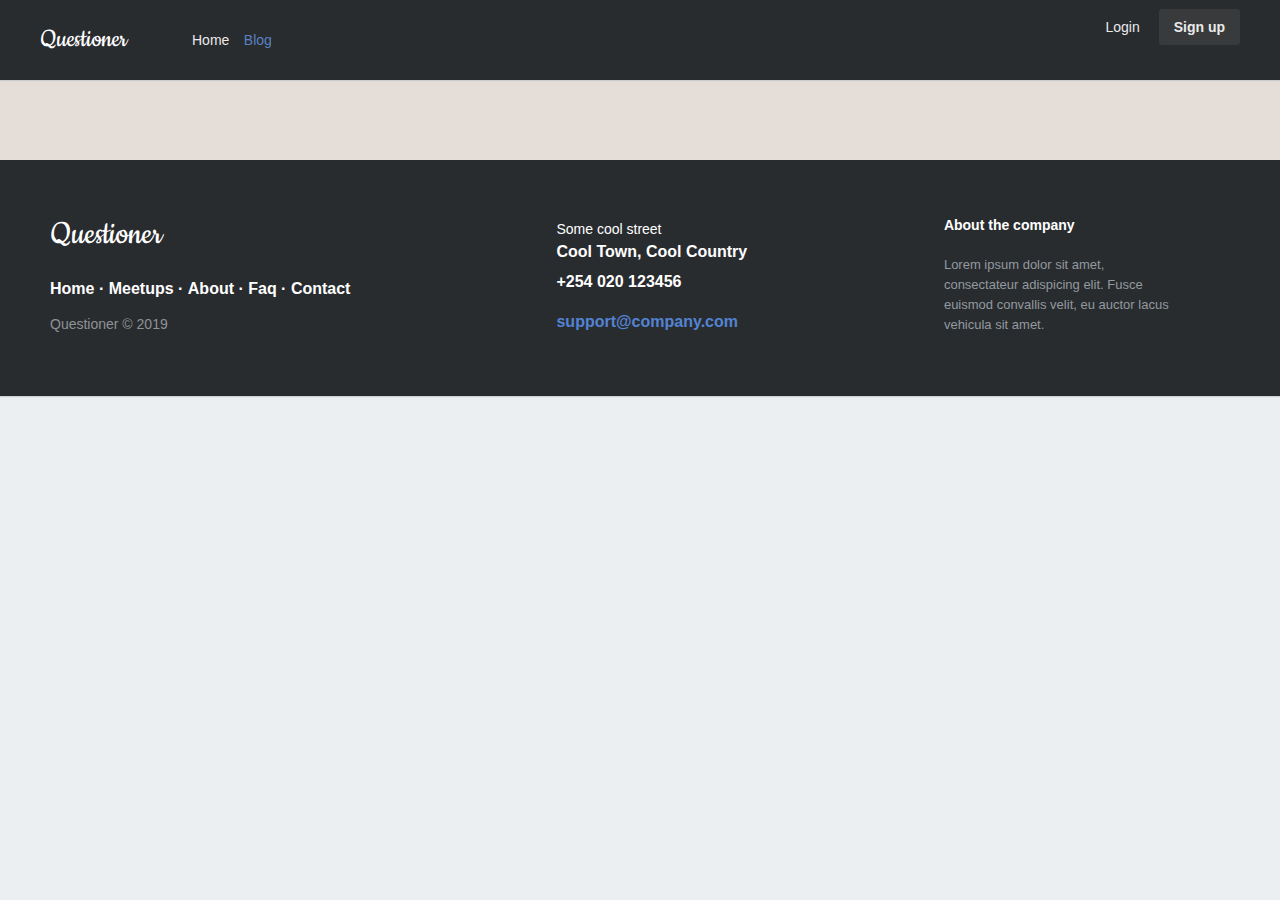
==== UI/index.html @ 394bf499 "Cleaning up of the file structure on this branch" ====
<!DOCTYPE html>
<html>

<head>

	<meta charset="utf-8">
	<meta http-equiv="X-UA-Compatible" content="IE=edge">
	<meta name="viewport" content="width=device-width, initial-scale=1">

	<title>Home</title>

	<link rel="stylesheet" href="assets/demo.css">
	<link rel="stylesheet" href="static/style.css">
	<link href='http://fonts.googleapis.com/css?family=Cookie' rel='stylesheet' type='text/css'>


</head>

<body>

	<body>

	<header class="header-login-signup">

		<div class="header-limiter">

			<h1><a href="index.html">Questioner</a></h1>

			<nav>
				<a href="#">Home</a>
				<a href="#" class="selected">Blog</a>

			</nav>

			<ul>
				<li><a href="signin.html">Login</a></li>
				<li><a href="signup.html">Sign up</a></li>
			</ul>

		</div>

	</header>

<!-- The content of your page would go here. -->



<script src="testarea_static/main.js"></script>


            <footer class="footer-distributed">

                <div class="footer-left">

                    <h3>Questioner</h3>

                    <p class="footer-links">
                        <a href="#">Home</a>
                        ·
                        <a href="meetups.html">Meetups</a>
                        ·
                        <a href="#">About</a>
                        ·
                        <a href="#">Faq</a>
                        ·
                        <a href="#">Contact</a>
                    </p>

                    <p class="footer-company-name">Questioner &copy; 2019</p>
                </div>

                <div class="footer-center">

                    <div>
                        <i class="fa fa-map-marker"></i>
                        <p><span>Some cool street</span> Cool Town, Cool Country</p>
                    </div>

                    <div>
                        <i class="fa fa-phone"></i>
                        <p>+254 020 123456</p>
                    </div>

                    <div>
                        <i class="fa fa-envelope"></i>
                        <p><a href="mailto:support@company.com">support@company.com</a></p>
                    </div>

                </div>

                <div class="footer-right">

                    <p class="footer-company-about">
                        <span>About the company</span>
                        Lorem ipsum dolor sit amet, consectateur adispicing elit. Fusce euismod convallis velit, eu auctor lacus vehicula sit amet.
                    </p>



                </div>

            </footer>


</body>

</html>
---- UI/static/style.css ----
/* Logged out signup header -----------------------------------------------*/
.header-login-signup{
	background-color:#292c2f;
	box-shadow:0 1px 1px #ccc;
	padding: 20px 40px;
	height: 80px;
	color: #ffffff;
	box-sizing: border-box;
}

.header-login-signup .header-limiter {
	max-width: 1200px;
	text-align: center;
	margin: 0 auto;
}

/* Logo */

.header-login-signup .header-limiter h1{
	float: left;
	font: normal 28px Cookie, Arial, Helvetica, sans-serif;
	line-height: 40px;
	margin: 0;
}

.header-login-signup .header-limiter h1 span {
	color: #5383d3;
}

/* The navigation links */

.header-login-signup .header-limiter a {
	color: #ffffff;
	text-decoration: none;
}

.header-login-signup .header-limiter nav {
	font:16px Arial, Helvetica, sans-serif;
	line-height: 40px;
	float: left;
	margin: 0 0 0 60px;
	padding: 0;
}

.header-login-signup .header-limiter nav a{
	font-size: 14px;
	display: inline-block;
	padding: 0 5px;
	opacity: 0.9;
	text-decoration:none;
	line-height: 1;
}

.header-login-signup .header-limiter nav a:hover {
	opacity: 1;
}

.header-login-signup .header-limiter nav a.selected {
	color: #608bd2;
}

/* Login/Sign up buttons */

.header-login-signup .header-limiter ul {
	font: 14px Arial, Helvetica, sans-serif;
	list-style: none;
	line-height: 1;
	float: right;
}

.header-login-signup .header-limiter ul li {
	display: inline-block;
	margin-left: 15px;
	opacity:0.9;
}

.header-login-signup .header-limiter ul li:hover{
	opacity: 1;
}

/* The sign up button */

.header-login-signup .header-limiter ul li:last-child a {
	font-weight: bold;
	background-color: #3a3c3e;
	padding: 10px 15px;
	border-radius: 3px;
}

/* Making the header responsive */

@media all and (max-width: 600px) {

	.header-login-signup {
		padding: 25px;
		height: 85px;
	}

	.header-login-signup .header-limiter h1 {
		float: none;
		margin: -8px 0 2px;
		text-align: center;
		font-size: 24px;
		line-height: 1;
	}

	.header-login-signup .header-limiter nav {
		margin: 0;
		float: none;
	}

	.header-login-signup .header-limiter nav li a {
		font-size: 13px;
	}

	.header-login-signup .header-limiter ul {
		display: none;
	}

}

/* For the headers to look good, be sure to reset the margin and padding of the body */

body {
	margin:0;
	padding:0;
}

/* Logged in header ---------------------------------------------------------*/

.header-user-dropdown {
	background-color:#292c2f;
	box-shadow:0 1px 1px #ccc;
	padding: 20px 40px;
	height: 80px;
	color: #ffffff;
	box-sizing: border-box;

}

.header-user-dropdown .header-limiter {
	max-width: 1200px;
	text-align: center;
	margin: 0 auto;
}

/* Logo ---------------------------------------------------------------------*/

.header-user-dropdown .header-limiter h1{
	float: left;
	font: normal 35px Cookie, Arial, Helvetica, sans-serif;
	line-height: 40px;
	margin:0;
}

.header-user-dropdown .header-limiter h1 span {
	color: #bc40df;
}

/* The header links ----------------------------------------------------------*/

.header-user-dropdown .header-limiter a {
	color: #ffffff;
	text-decoration: none;
}

.header-user-dropdown .header-limiter nav{
	font:16px Arial, Helvetica, sans-serif;
	line-height: 40px;
	float: left;
	margin: 0 0 0 60px;
	padding: 0;
}

.header-user-dropdown .header-limiter nav a{
	font-size: 14px;
	display: inline-block;
	padding: 0 12px;
	opacity: 0.9;
	position: relative;
	text-decoration:none;
	line-height: 1;
}

.header-user-dropdown .header-limiter nav a:hover {
	opacity: 1;
}

/* The "new" badge -----------------------------------------------------------*/

.header-user-dropdown .header-limiter nav a span {
	position: absolute;
	top: -12px;
	border-radius: 2px;
	background-color: #2A6A92;
	box-shadow: 0 1px 1px 0 rgba(0, 0, 0, 0.12);
	height: 13px;
	font-size: 11px;
	right: -15px;
	padding: 1px 4px 0;
}

/* The user menu -------------------------------------------------------------*/

.header-user-dropdown .header-limiter .header-user-menu{
	position: relative;
	float:right;
	background-color:#3a3c3e;
	width:75px;
	height:40px;
	border-radius:2px;
	z-index: 999;
}

.header-user-dropdown .header-limiter .header-user-menu:before{
	content:'';
	width:0;
	height:0;
	top: 18px;
	left: 15px;
	position:absolute;
	border:5px solid transparent;
	border-top-color:#fff;
}

.header-user-dropdown .header-limiter .header-user-menu ul{
	display: none;
	font:bold 13px Arial, Helvetica, sans-serif;
	background-color: inherit;
	list-style: none;
	position: absolute;
	text-align: center;
	width: 125px;
	top: 25px;
	right: 0;
	padding: 10px;
	border-radius: 2px;
	box-shadow: 0 2px 2px rgba(0, 0, 0, 0.1);
	box-sizing: border-box;
}

.header-user-dropdown .header-user-menu:active ul,
.header-user-dropdown .header-user-menu:hover ul,
.header-user-dropdown .header-user-menu.show ul{
	display:block;
}

.header-user-dropdown .header-user-menu ul li{
	padding:5px;
}

.header-user-dropdown .header-user-menu ul li a:hover{
	opacity:0.9;
}

.header-user-dropdown .header-user-menu ul li a.highlight{
	color:#e9ac09;
}

.header-user-dropdown .header-user-menu img{
	border-radius:50%;
	position:absolute;
	top:6px;
	max-width: 28px;
	right:10px;
}


@media all and (max-width: 800px) {

	.header-user-dropdown .header-limiter h1 {
		font-size: 24px;
	}

	.header-user-dropdown .header-limiter nav a {
		padding: 0 5px;
	}

	.header-user-dropdown .header-limiter nav {
		margin-left: 20px;
	}

}

@media all and (max-width: 600px) {

	.header-user-dropdown .header-limiter nav {
		display: none;
	}

}


/* The footer ----------------------------------------------------------------*/


.footer-distributed{
	background-color: #292c2f;
	box-shadow: 0 1px 1px 0 rgba(0, 0, 0, 0.12);
	box-sizing: border-box;
	width: 100%;
	text-align: left;
	font: bold 16px sans-serif;

	padding: 55px 50px;
	margin-top: 80px;
}

.footer-distributed .footer-left,
.footer-distributed .footer-center,
.footer-distributed .footer-right{
	display: inline-block;
	vertical-align: top;
}

/* Footer left ---------------------------------------------------------------*/

.footer-distributed .footer-left{
	width: 40%;
}

/* The footer company logo ---------------------------------------------------*/

.footer-distributed h3{
	color:  #ffffff;
	font: normal 36px 'Cookie', cursive;
	margin: 0;
}

.footer-distributed h3 span{
	color:  #5383d3;
}

/* Footer links --------------------------------------------------------------*/

.footer-distributed .footer-links{
	color:  #ffffff;
	margin: 20px 0 12px;
	padding: 0;
}

.footer-distributed .footer-links a{
	display:inline-block;
	line-height: 1.8;
	text-decoration: none;
	color:  inherit;
}

.footer-distributed .footer-company-name{
	color:  #8f9296;
	font-size: 14px;
	font-weight: normal;
	margin: 0;
}

/* Footer Center -------------------------------------------------------------*/

.footer-distributed .footer-center{
	width: 35%;
}

.footer-distributed .footer-center i{
	background-color:  #33383b;
	color: #ffffff;
	font-size: 25px;
	width: 38px;
	height: 38px;
	border-radius: 50%;
	text-align: center;
	line-height: 42px;
	margin: 10px 15px;
	vertical-align: middle;
}

.footer-distributed .footer-center i.fa-envelope{
	font-size: 17px;
	line-height: 38px;
}

.footer-distributed .footer-center p{
	display: inline-block;
	color: #ffffff;
	vertical-align: middle;
	margin:0;
}

.footer-distributed .footer-center p span{
	display:block;
	font-weight: normal;
	font-size:14px;
	line-height:2;
}

.footer-distributed .footer-center p a{
	color:  #5383d3;
	text-decoration: none;;
}


/* Footer Right --------------------------------------------------------------*/

.footer-distributed .footer-right{
	width: 20%;
}

.footer-distributed .footer-company-about{
	line-height: 20px;
	color:  #92999f;
	font-size: 13px;
	font-weight: normal;
	margin: 0;
}

.footer-distributed .footer-company-about span{
	display: block;
	color:  #ffffff;
	font-size: 14px;
	font-weight: bold;
	margin-bottom: 20px;
}


/* Responsive footer  ------------------------------------------------------- */

@media (max-width: 880px) {

	.footer-distributed{
		font: bold 14px sans-serif;
	}

	.footer-distributed .footer-left,
	.footer-distributed .footer-center,
	.footer-distributed .footer-right{
		display: block;
		width: 100%;
		margin-bottom: 40px;
		text-align: center;
	}

	.footer-distributed .footer-center i{
		margin-left: 0;
	}

}

/* The meetups page ----------------------------------------------------------*/

body {
  background: #e5ded8;
  box-sizing: border-box;
}

.blog-container {
  background: #fff;
  border-radius: 5px;
  box-shadow: rgba(0, 0, 0, 0.2) 0 4px 2px -2px;
  font-family: "adelle-sans", sans-serif;
  font-weight: 100;
  margin: 48px auto;
  width: 20rem;
}
@media screen and (min-width: 480px) {
  .blog-container {
    width: 28rem;
  }
}
@media screen and (min-width: 767px) {
  .blog-container {
    width: 40rem;
  }
}
@media screen and (min-width: 959px) {
  .blog-container {
    width: 50rem;
  }
}

.blog-container a {
  color: #4d4dff;
  text-decoration: none;
  transition: .25s ease;
}
.blog-container a:hover {
  border-color: #ff4d4d;
  color: #ff4d4d;
}

.blog-author--no-cover {
  margin: 0 auto;
  padding-top: .125rem;
  width: 80%;
}

.blog-author--no-cover h3::before {
  background: url("2.jpg");
  background-size: cover;
  border-radius: 50%;
  content: " ";
  display: inline-block;
  height: 32px;
  margin-right: .5rem;
  position: relative;
  top: 8px;
  width: 32px;
}


.blog-author--no-cover h3 {
  color: #999999;
  font-weight: 100;
}

.blog-body {
  margin: 0 auto;
  width: 80%;
}

.blog-title h1 a {
  color: #333;
  font-weight: 100;
}

.blog-summary p {
  color: #4d4d4d;
}

.blog-tags ul {
  display: flex;
  flex-direction: row;
  flex-wrap: wrap;
  list-style: none;
  padding-left: 0;
}

.blog-tags li + li {
  margin-left: .5rem;
}

.blog-tags a {
  border: 1px solid #999999;
  border-radius: 3px;
  color: #999999;
  font-size: .75rem;
  height: 1.5rem;
  line-height: 1.5rem;
  letter-spacing: 1px;
  padding: 0 .5rem;
  text-align: center;
  text-transform: uppercase;
  white-space: nowrap;
  width: 5rem;
}

.blog-footer {
  border-top: 1px solid #e6e6e6;
  margin: 0 auto;
  padding-bottom: .125rem;
  width: 80%;
}

.blog-footer ul {
  list-style: none;
  display: flex;
  flex: row wrap;
  justify-content: flex-end;
  padding-left: 0;
}

.blog-footer li:first-child {
  margin-right: auto;
}

.blog-footer li + li {
  margin-left: .5rem;
}

.blog-footer li {
  color: #999999;
  font-size: .75rem;
  height: 1.5rem;
  letter-spacing: 1px;
  line-height: 1.5rem;
  text-align: center;
  text-transform: uppercase;
  position: relative;
  white-space: nowrap;
}
.blog-footer li a {
  color: #999999;
}

.comments {
  margin-right: 1rem;
}

.published-date {
  border: 1px solid #999999;
  border-radius: 3px;
  padding: 0 .5rem;
}

.numero {
  position: relative;
  top: -0.5rem;
}

.icon-star,
.icon-bubble {
  fill: #999999;
  height: 24px;
  margin-right: .5rem;
  transition: .25s ease;
  width: 24px;
}
.icon-star:hover,
.icon-bubble:hover {
  fill: #ff4d4d;
}


/* The input forms(login and signup) -----------------------------------------*/

.input-form h1, input::-webkit-input-placeholder, button {
  font-family: 'roboto', sans-serif;
  transition: all 0.3s ease-in-out;
}

.input-form h1 {
  height: 100px;
  width: 100%;
  font-size: 18px;
  background: #292c2f;
  color: white;
  line-height: 150%;
  border-radius: 3px 3px 0 0;
  box-shadow: 0 2px 5px 1px rgba(0, 0, 0, 0.2);
}

.input-form form {
  box-sizing: border-box;
  width: 400px;
  margin: 100px auto 0;
  box-shadow: 2px 2px 5px 1px rgba(0, 0, 0, 0.2);
  padding-bottom: 40px;
  border-radius: 3px;
}
.input-form form h1 {
  box-sizing: border-box;
  padding: 20px;
}

.input-form input {
  margin: 40px 25px;
  width: 350px;
  display: block;
  border: none;
  padding: 10px 0;
  border-bottom: solid 1px #292c2f;
  transition: all 0.3s cubic-bezier(0.64, 0.09, 0.08, 1);
  background: linear-gradient(to bottom, rgba(255, 255, 255, 0) 96%, #1abc9c 4%);
  background-position: -200px 0;
  background-size: 200px 100%;
  background-repeat: no-repeat;
  color: #0e6252;
}
.input-form input:focus, input:valid {
  box-shadow: none;
  outline: none;
  background-position: 0 0;
}
.input-form input:focus::-webkit-input-placeholder, input:valid::-webkit-input-placeholder {
  color: #292c2f;
  font-size: 11px;
  -webkit-transform: translateY(-20px);
          transform: translateY(-20px);
  visibility: visible !important;
}

.input-form button {
  border: none;
  background: #292c2f;
  cursor: pointer;
  border-radius: 3px;
  padding: 6px;
  width: 200px;
  color: white;
  margin-left: 25px;
  box-shadow: 0 3px 6px 0 rgba(0, 0, 0, 0.2);
}
.input-form button:hover {
  -webkit-transform: translateY(-3px);
          transform: translateY(-3px);
  box-shadow: 0 6px 6px 0 rgba(0, 0, 0, 0.2);
}


/* The specific Meetup page --------------------------------------------------*/
.response group * {
  box-sizing: border-box;
}

.response group body {
  background: #f1f1f1;
  margin: 2rem;
}

.blog-card {
  display: flex;
  flex-direction: column;
  margin: 1rem auto;
  box-shadow: 0 3px 7px -1px rgba(0, 0, 0, 0.1);
  margin-bottom: 1.6%;
  background: #fff;
  line-height: 1.4;
  font-family: sans-serif;
  border-radius: 5px;
  overflow: hidden;
  z-index: 0;
}
.blog-card a {
  color: inherit;
}
.blog-card a:hover {
  color: #5ad67d;
}
.blog-card:hover .photo {
  -webkit-transform: scale(1.3) rotate(3deg);
          transform: scale(1.3) rotate(3deg);
}
.blog-card .meta {
  position: relative;
  z-index: 0;
  height: 200px;
}
.blog-card .photo {
  position: absolute;
  top: 0;
  right: 0;
  bottom: 0;
  left: 0;
  background-size: cover;
  background-position: center;
  transition: -webkit-transform .2s;
  transition: transform .2s;
  transition: transform .2s, -webkit-transform .2s;
}
.blog-card .details,
.blog-card .details ul {
  margin: auto;
  padding: 0;
  list-style: none;
}
.blog-card .details {
  position: absolute;
  top: 0;
  bottom: 0;
  left: -100%;
  margin: auto;
  transition: left .2s;
  background: rgba(0, 0, 0, 0.6);
  color: #fff;
  padding: 10px;
  width: 100%;
  font-size: .9rem;
}
.blog-card .details a {
  -webkit-text-decoration: dotted underline;
          text-decoration: dotted underline;
}
.blog-card .details ul li {
  display: inline-block;
}
.blog-card .details .author:before {
  font-family: FontAwesome;
  margin-right: 10px;
  content: "\f007";
}
.blog-card .details .date:before {
  font-family: FontAwesome;
  margin-right: 10px;
  content: "\f133";
}
.blog-card .details .tags ul:before {
  font-family: FontAwesome;
  content: "\f02b";
  margin-right: 10px;
}
.blog-card .details .tags li {
  margin-right: 2px;
}
.blog-card .details .tags li:first-child {
  margin-left: -4px;
}
.blog-card .description {
  padding: 1rem;
  background: #fff;
  position: relative;
  z-index: 1;
}
.blog-card .description h1,
.blog-card .description h2 {
  font-family: Poppins, sans-serif;
}
.blog-card .description h1 {
  line-height: 1;
  margin: 0;
  font-size: 1.7rem;
}
.blog-card .description h2 {
  font-size: 1rem;
  font-weight: 300;
  text-transform: uppercase;
  color: #a2a2a2;
  margin-top: 5px;
}
.blog-card .description .read-more {
  text-align: right;
}
.blog-card .description .read-more a {
  color: #5ad67d;
  display: inline-block;
  position: relative;
}
.blog-card .description .read-more a:after {
  content: "\f061";
  font-family: FontAwesome;
  margin-left: -10px;
  opacity: 0;
  vertical-align: middle;
  transition: margin .3s, opacity .3s;
}
.blog-card .description .read-more a:hover:after {
  margin-left: 5px;
  opacity: 1;
}
.blog-card p {
  position: relative;
  margin: 1rem 0 0;
}
.blog-card p:first-of-type {
  margin-top: 1.25rem;
}
.blog-card p:first-of-type:before {
  content: "";
  position: absolute;
  height: 5px;
  background: #5ad67d;
  width: 35px;
  top: -0.75rem;
  border-radius: 3px;
}
.blog-card:hover .details {
  left: 0%;
}
@media (min-width: 640px) {
  .blog-card {
    flex-direction: row;
    max-width: 700px;
  }
  .blog-card .meta {
    flex-basis: 40%;
    height: auto;
  }
  .blog-card .description {
    flex-basis: 60%;
  }
  .blog-card .description:before {
    -webkit-transform: skewX(-3deg);
            transform: skewX(-3deg);
    content: "";
    background: #fff;
    width: 30px;
    position: absolute;
    left: -10px;
    top: 0;
    bottom: 0;
    z-index: -1;
  }
  .blog-card.alt {
    flex-direction: row-reverse;
  }
  .blog-card.alt .description:before {
    left: inherit;
    right: -10px;
    -webkit-transform: skew(3deg);
            transform: skew(3deg);
  }
  .blog-card.alt .details {
    padding-left: 25px;
  }
}

* {
  box-sizing: border-box;
}

html {
  color: #4d4d4d;
  background-color: #ebeff1;
  font-family: "Signika";
  font-size: 16px;
  font-weight: 300;
  text-rendering: optimizeLegibility;
  -webkit-font-smoothing: antialiased;
}

h1 {
  font-size: 26px;
  font-weight: 700;
}

h2 {
  font-size: 18px;
  font-weight: 400;
}

h3 {
  font-size: 18px;
  font-weight: 700;
}

h4 {
  font-size: 12px;
  font-weight: 400;
  color: #89989c;
}

ul {
  list-style: none;
  padding: 0;
  margin: 0;
}

.post__avatar, .comment-form__avatar {
  position: absolute;
  top: 15px;
  left: 15px;
  height: 50px;
  width: 50px;
  background-color: #89989c;
  border-radius: 50%;
}

.comment-form .comment-form__actions .button {
  position: relative;
  display: inline-block;
  width: initial;
  height: 35px;
  padding: 0 10px;
  margin-left: 15px;
  background-color: white;
  color: #4ab2d9;
  line-height: 35px;
  font-weight: 400;
  text-align: center;
  border-radius: 2px;
  cursor: pointer;
  border: 1px solid #4ab2d9;
  -webkit-transition: all 0.1s;
  -o-transition: all 0.1s;
  transition: all 0.1s;
}
.comment-form .comment-form__actions .button:hover {
  background-color: #4ab2d9;
  color: #FFF;
}

.panel, .comment-form {
  position: relative;
  padding: 15px;
  background-color: #FFF;
  border-radius: 2px;
  box-shadow: 0 2px 1px rgba(0, 0, 0, 0.15);
}

.container {
  width: 90%;
  max-width: 900px;
  margin: 50px auto 100px;
}

.response-group {
  position: relative;
  width: 100%;
  padding: 100px 15px 15px;
  background-color: #fff;
  border-radius: 2px;
  box-shadow: 0 2px 1px rgba(0, 0, 0, 0.15);
}
.response-group > header {
  position: absolute;
  top: 0;
  left: 0;
  right: 0;
  padding: 5px 15px;
  background-color: rgba(255, 255, 255, 0.75);
  border-radius: 2px;
  box-shadow: 0 2px 1px rgba(0, 0, 0, 0.15);
  z-index: 100;
}
.response-group > header i {
  margin: 0 10px 0 20px;
}
.response-group > header .header-dropdown-trigger {
  border: 1px solid transparent;
  padding: 10px;
  border-radius: 2px;
  cursor: pointer;
}
.response-group > header .header-dropdown-trigger:after {
  content: "";
  font-family: "FontAwesome";
  font-size: 0.5em;
  line-height: 2.5;
  vertical-align: top;
  margin-left: 5px;
}
.response-group > header .header-dropdown-trigger:hover, .response-group > header .header-dropdown-trigger.active {
  border: 1px solid #cdd7dc;
}
.response-group > .header-dropdown {
  display: none;
  position: relative;
  top: -38px;
  left: -16px;
  width: calc(100% + 32px);
  padding: 15px 1px;
  background: #ebeff1;
}
.response-group > .header-dropdown.expand {
  display: block;
}
.response-group > .header-dropdown ul {
  margin: -15px;
}
.response-group > .header-dropdown li {
  padding: 1em 15px;
  cursor: pointer;
  border-bottom: 1px solid #ebeff1;
}
.response-group > .header-dropdown li h2 {
  display: inline-block;
  margin: 0;
}
.response-group > .header-dropdown li:hover h2 {
  font-weight: 700;
}
.response-group > .header-dropdown li span {
  float: right;
  margin-left: 15px;
  line-height: 1.25;
}
.response-group > .header-dropdown .progress {
  float: right;
  width: 50%;
  margin: 0.25em 0;
}

.progress {
  position: relative;
  width: 100%;
  height: 0.75em;
  border-radius: 2px;
  background-color: #ebeff1;
  box-shadow: 0 1px 1px rgba(0, 0, 0, 0.1) inset;
}

.progress__complete {
  position: absolute;
  top: 0;
  width: 50%;
  height: 0.75em;
  background-color: #5fbc71;
  border-radius: 2px;
  box-shadow: 0 2px 1px rgba(0, 0, 0, 0.15);
}

.response {
  position: relative;
}

.response__number {
  position: absolute;
  width: 2rem;
  height: 2rem;
  line-height: 1.8rem;
  font-size: 1.2em;
  font-weight: 700;
  text-align: center;
  color: #89989c;
  border: 2px solid #cdd7dc;
  border-radius: 50%;
}

.response__title {
  margin-left: 3.25rem;
  margin-bottom: 50px;
}

.post-group {
  margin-left: 3.5rem;
}

.post {
  position: relative;
  padding: 15px 15px 0 80px;
  margin-bottom: 50px;
  border: 1px solid #ebeff1;
  border-bottom: none;
  box-shadow: 0 2px 1px rgba(0, 0, 0, 0.15);
}

.post__author {
  margin-top: 5px;
  margin-bottom: 5px;
}

.post__timestamp {
  margin-top: 0;
}

.post__actions {
  height: 40px;
  width: calc(100% + 95px);
  margin-left: -80px;
  background-color: #ebeff1;
  border-top: 1px solid #ebeff1;
}
.post__actions .button {
  float: left;
  height: 40px;
  width: 40px;
  line-height: 40px;
  text-align: center;
  vertical-align: top;
  border-right: 1px solid #cdd7dc;
}
.post__actions .button i.solid {
  display: none;
}
.post__actions .button:not(.comment):active i {
  transform: scale(1.2);
}
.post__actions .button:not(.comment-trigger):hover, .post__actions .button:not(.comment-trigger).active {
  background-color: #FFF;
  cursor: pointer;
}
.post__actions .button:not(.comment-trigger):hover i.solid, .post__actions .button:not(.comment-trigger).active i.solid {
  display: inline-block;
}
.post__actions .button:not(.comment-trigger):hover i:not(.solid), .post__actions .button:not(.comment-trigger).active i:not(.solid) {
  display: none;
}
.post__actions .button:not(.comment-trigger):hover.button--approve, .post__actions .button:not(.comment-trigger).active.button--approve {
  color: #5fbc71;
}
.post__actions .button:not(.comment-trigger):hover.button--deny, .post__actions .button:not(.comment-trigger).active.button--deny {
  color: #f26f54;
}
.post__actions .button--flag {
  width: 60px;
  border-right: none;
  font-weight: 400;
}
.post__actions .button--flag i {
  margin-right: 5px;
}
.post__actions .button--fill {
  width: calc(100% - 140px);
  padding: 0 10px;
  text-align: left;
  font-size: 16px;
  font-weight: 400;
  color: #89989c;
}

.post__comments {
  display: none;
  padding: 15px;
}

.comment-group {
  padding-bottom: 15px;
}
.comment-group .post {
  padding: 15px 15px 0 65px;
  margin-bottom: 15px;
  box-shadow: none;
}
.comment-group .post__avatar {
  height: 35px;
  width: 35px;
}

.comment-form {
  height: 100%;
  padding: 15px 15px 15px 65px;
}
.comment-form textarea {
  width: 100%;
  height: 4em;
  margin-bottom: 10px;
  font-size: 16px;
  border: 1px solid #cdd7dc;
  border-radius: 2px;
  box-shadow: 0 1px 1px #ebeff1 inset;
}
.comment-form textarea:focus {
  outline: none;
}

.comment-form__avatar {
  height: 35px;
  width: 35px;
}

.comment-form .comment-form__actions {
  text-align: right;
}
.comment-form .comment-form__actions .button {
  float: none;
}
.comment-form .comment-form__actions .button--confirm {
  border-color: #5fbc71;
  color: #5fbc71;
}
.comment-form .comment-form__actions .button--confirm:hover {
  background-color: #5fbc71;
  color: #FFF;
}
.comment-form .comment-form__actions .button--light {
  border-color: transparent;
  color: #89989c;
}
.comment-form .comment-form__actions .button--light:hover {
  background-color: #89989c;
  color: #FFF;
}

.post--commenting .post__actions {
  height: initial;
}
.post--commenting .button.comment-trigger span {
  display: none;
}
.post--commenting .post__comments {
  display: block;
  margin-top: 40px;
  border-top: 1px solid #cdd7dc;
}






/* The admin and user dashboard ----------------------------------------------*/
.text-light {
  font-weight: 300;
}

.text-bold {
  font-weight: bold;
}

.row {
  display: flex;
}
.row--align-v-center {
  align-items: center;
}
.row--align-h-center {
  justify-content: center;
}

.grid {
  position: relative;
  display: grid;
  grid-template-columns: 100%;
  grid-template-rows: 50px 1fr 50px;
  grid-template-areas: 'header' 'main' 'footer';
  overflow-x: hidden;
}
.grid--noscroll {
  overflow-y: hidden;
}

.main {
  grid-area: main;
  background-color: #EAEDF1;
  color: #394263;
}
.main__cards {
  display: block;
  column-count: 1;
  column-gap: 20px;
  margin: 20px;
}

.main-header {
  position: relative;
  display: flex;
  justify-content: space-between;
  height: 250px;
  color: #FFF;
  background-size: cover;
  background-image: url("https://s3-us-west-2.amazonaws.com/s.cdpn.io/1609106/lake-shadow-water.jpg");
  margin-bottom: 20px;
}
.main-header__intro-wrapper {
  display: flex;
  flex: 1;
  flex-direction: column;
  align-items: center;
  justify-content: space-between;
  height: 160px;
  padding: 12px 30px;
  background: rgba(255, 255, 255, 0.12);
  font-size: 26px;
  letter-spacing: 1px;
}
.main-header__welcome {
  display: flex;
  flex-direction: column;
  align-items: center;
}
.main-header__welcome-title {
  margin-bottom: 8px;
  font-size: 26px;
}
.main-header__welcome-subtitle {
  font-size: 18px;
}

.quickview {
  display: grid;
  grid-auto-flow: column;
  grid-gap: 60px;
}
.quickview__item {
  display: flex;
  align-items: center;
  flex-direction: column;
}
.quickview__item-total {
  margin-bottom: 2px;
  font-size: 32px;
}
.quickview__item-description {
  font-size: 16px;
  text-align: center;
}

.main-overview {
  display: grid;
  grid-template-columns: repeat(auto-fit, minmax(265px, 1fr));
  grid-auto-rows: 94px;
  grid-gap: 30px;
  margin: 20px;
}

.overviewCard {
  display: flex;
  align-items: center;
  justify-content: space-between;
  padding: 12px;
  background-color: #FFF;
  transform: translateY(0);
  transition: all .3s;
}
.overviewCard-icon {
  display: flex;
  align-items: center;
  justify-content: center;
  height: 60px;
  width: 60px;
  border-radius: 50%;
  font-size: 21px;
  color: #fff;
}
.overviewCard-icon--document {
  background-color: #e67e22;
}
.overviewCard-icon--calendar {
  background-color: #27ae60;
}
.overviewCard-icon--mail {
  background-color: #e74c3c;
}
.overviewCard-icon--photo {
  background-color: #af64cc;
}
.overviewCard-description {
  display: flex;
  flex-direction: column;
  align-items: center;
}
.overviewCard-title {
  font-size: 18px;
  color: #1BBAE1;
  margin: 0;
}
.overviewCard-subtitle {
  margin: 2px;
  color: #777;
}
.overviewCard:hover {
  transform: translateY(-3px);
  box-shadow: 0 5px 5px rgba(0, 0, 0, 0.1);
  cursor: pointer;
}

.card {
  display: flex;
  flex-direction: column;
  width: 100%;
  background-color: #fff;
  margin-bottom: 20px;
  -webkit-column-break-inside: avoid;
}
.card__header {
  display: flex;
  align-items: center;
  justify-content: space-between;
  height: 50px;
  background-color: #394263;
  color: #FFF;
}
.card__header-title {
  margin: 0 20px;
  font-size: 20px;
  letter-spacing: 1.2px;
}
.card__header-link {
  font-size: 16px;
  color: #1BBAE1;
  letter-spacing: normal;
  display: inline-block;
}
/* .card__main {
  position: relative;
  padding-right: 20px;
  background-color: #FFF; */
}
.card__main {
  content: "";
  position: absolute;
  top: 0;
  left: 120px;
  bottom: 0;
  width: 2px;
  background-color: #f0f0f0;
}
.card__secondary {
  display: grid;
  grid-template-columns: repeat(auto-fit, minmax(100px, 1fr));
  grid-auto-rows: 100px;
  grid-gap: 25px;
  padding: 20px;
  background-color: #FFF;
}
.card__photo {
  background-image: url("../../img/pumpkin-carving.jpg");
  background-size: cover;
  background-repeat: no-repeat;
  background-color: slategray;
  transform: scale(1);
  transition: transform .3s ease-in-out;
  width: 100%;
  height: 100%;
}
.card__photo:hover {
  transform: scale(1.1);
  cursor: pointer;
}
.card__photo-wrapper {
  overflow: hidden;
}
.card__row {
  position: relative;
  display: flex;
  flex: 1;
  margin: 15px 0 20px;
}
.card__icon {
  position: absolute;
  display: flex;
  align-items: center;
  justify-content: center;
  content: "";
  width: 30px;
  height: 30px;
  top: 0;
  left: 121px;
  transform: translateX(-50%);
  border-radius: 50%;
  color: #FFF;
  background-color: #1BBAE1;
  z-index: 1;
}
.card__row:nth-child(even) .card__icon {
  background-color: #e74c3c;
}
.card__time {
  display: flex;
  flex: 1;
  justify-content: flex-end;
  max-width: 80px;
  margin-left: 15px;
  text-align: right;
  font-size: 14px;
  line-height: 2;
}
.card__detail {
  display: flex;
  flex: 1;
  flex-direction: column;
  padding-left: 12px;
  margin-left: 48px;
  transform: translateX(0);
  transition: all .3s;
}
.card__detail:hover {
  background-color: #f0f0f0;
  transform: translateX(4px);
  cursor: pointer;
}
.card__source {
  line-height: 1.8;
  color: #1BBAE1;
}
.card__note {
  margin: 10px 0;
  color: #777;
}
.card--finance {
  position: relative;
}

.settings {
  display: flex;
  margin: 8px;
  align-self: flex-start;
  background-color: rgba(255, 255, 255, 0.5);
  border: 1px solid rgba(0, 0, 0, 0.1);
  border-radius: 2px;
}
.settings__block {
  display: flex;
  align-items: center;
  justify-content: center;
  padding: 4px;
  color: #394263;
  font-size: 11px;
}
.settings__block:not(:last-child) {
  border-right: 1px solid rgba(0, 0, 0, 0.1);
}
.settings__icon {
  padding: 0px 3px;
  font-size: 12px;
}
.settings__icon:hover {
  background-color: rgba(255, 255, 255, 0.8);
  cursor: pointer;
}
.settings:hover {
  background-color: #fff;
  cursor: pointer;
}


@media only screen and (min-width: 46.875em) {
  .main-header__intro-wrapper {
    padding: 0 30px;
  }

@media only screen and (min-width: 65.625em) {
  .main__cards {
    column-count: 2;
  }

  .main-header__intro-wrapper {
    flex-direction: row;
  }
  .main-header__welcome {
    align-items: flex-start;
  }
}






/* The create meetup page ----------------------------------------------------*/

.meetup-input-form h1, input::-webkit-input-placeholder, button {
  font-family: 'roboto', sans-serif;
  transition: all 0.3s ease-in-out;
}

.meetup-input-form h1 {
  height: 100px;
  width: 100%;
  font-size: 18px;
  background: #292c2f;
  color: white;
  line-height: 150%;
  border-radius: 3px 3px 0 0;
  box-shadow: 0 2px 5px 1px rgba(0, 0, 0, 0.2);
}

.meetup-input-form form {
  box-sizing: border-box;
  width: 800px;
  margin: 100px auto 0;
  box-shadow: 2px 2px 5px 1px rgba(0, 0, 0, 0.2);
  padding-bottom: 40px;
  border-radius: 3px;
}
.meetup-input-form form h1 {
  box-sizing: border-box;
  padding: 20px;
}

.meetup-input-form input {
  margin: 40px 25px;
  width: 750px;
  display: block;
  border: none;
  padding: 10px 0;
  border-bottom: solid 1px #292c2f;
  transition: all 0.3s cubic-bezier(0.64, 0.09, 0.08, 1);
  background: linear-gradient(to bottom, rgba(255, 255, 255, 0) 96%, #1abc9c 4%);
  background-position: -200px 0;
  background-size: 200px 100%;
  background-repeat: no-repeat;
  color: #0e6252;
}
.meetup-input-form input:focus, input:valid {
  box-shadow: none;
  outline: none;
  background-position: 0 0;
}
.meetup-input-form input:focus::-webkit-input-placeholder, input:valid::-webkit-input-placeholder {
  color: #292c2f;
  font-size: 11px;
  -webkit-transform: translateY(-20px);
          transform: translateY(-20px);
  visibility: visible !important;
}

.meetup-input-form button {
  border: none;
  background: #292c2f;
  cursor: pointer;
  border-radius: 3px;
  padding: 6px;
  width: 200px;
  color: white;
  margin-left: 25px;
  box-shadow: 0 3px 6px 0 rgba(0, 0, 0, 0.2);
}
.meetup-input-form button:hover {
  -webkit-transform: translateY(-3px);
          transform: translateY(-3px);
  box-shadow: 0 6px 6px 0 rgba(0, 0, 0, 0.2);
}








/* The edit meetup page ------------------------------------------------------*/












/* The footer ----------------------------------------------------------------*/















/* The footer ----------------------------------------------------------------*/
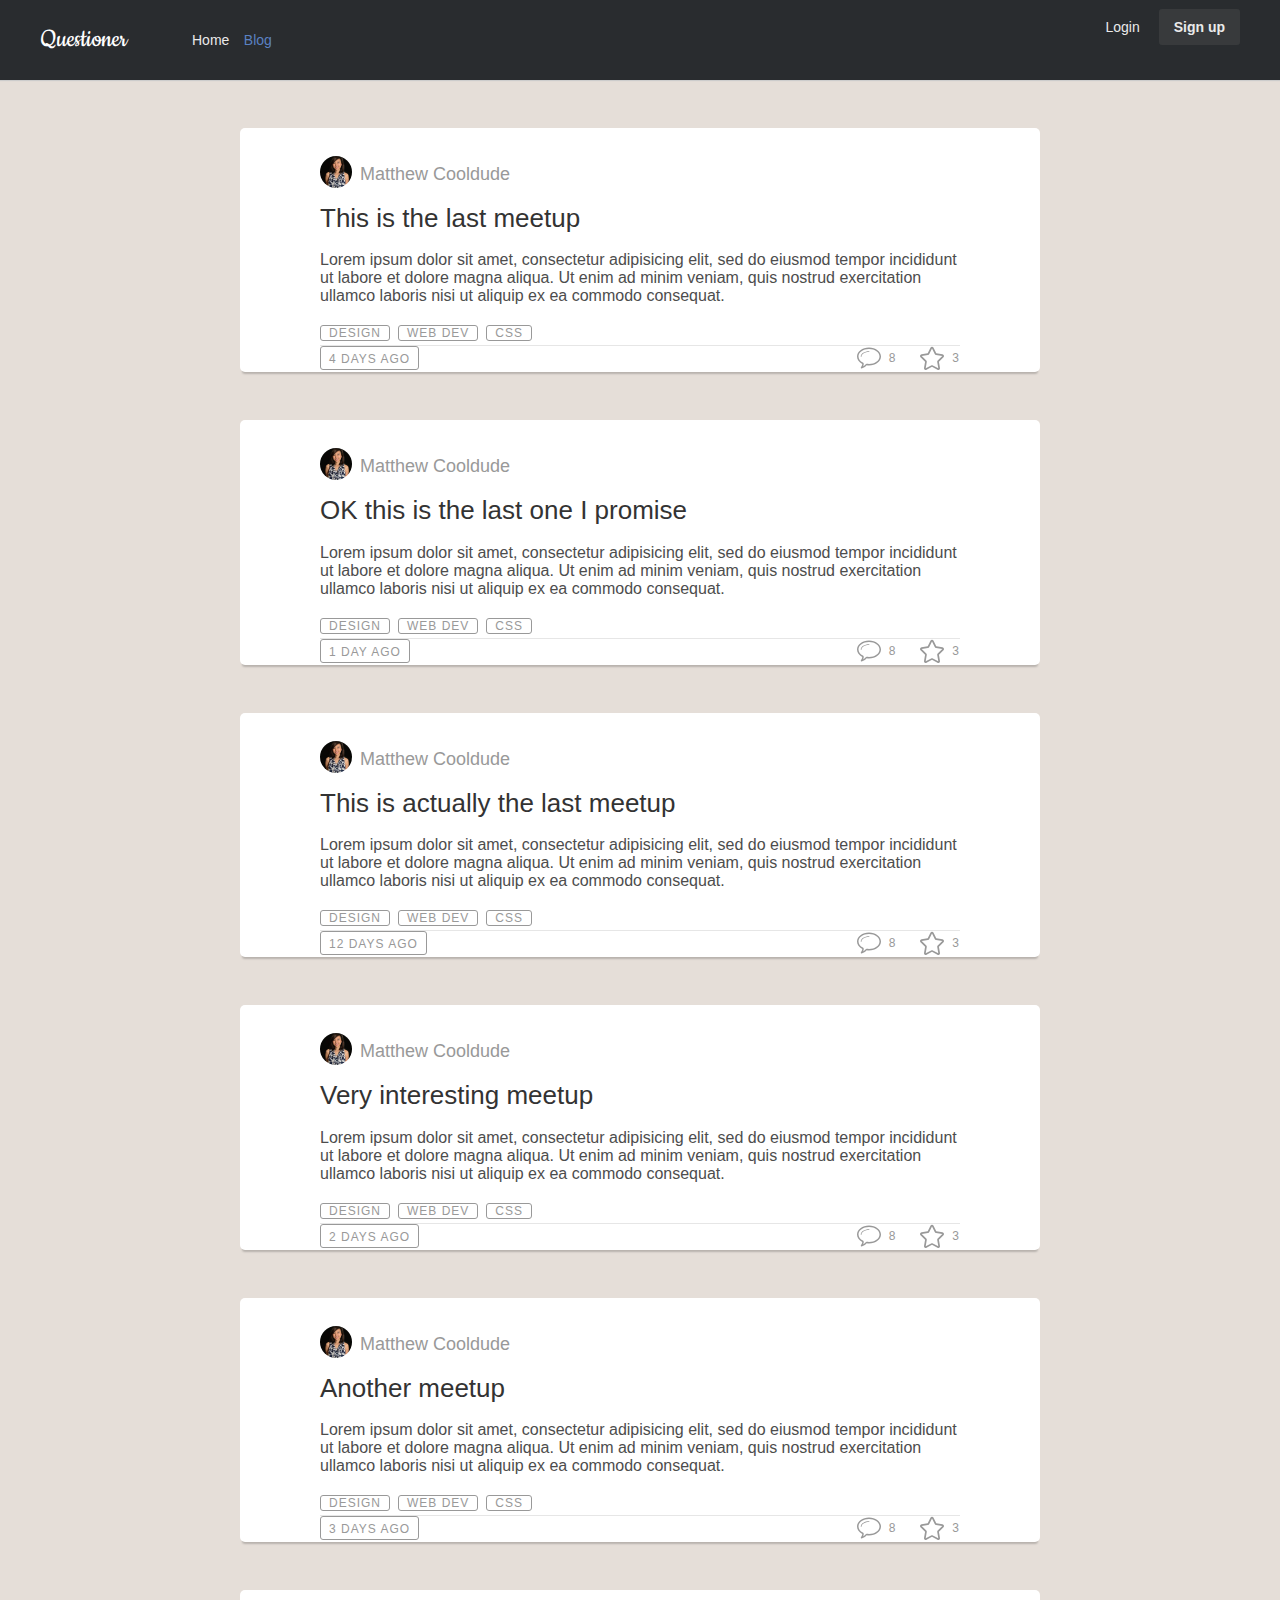
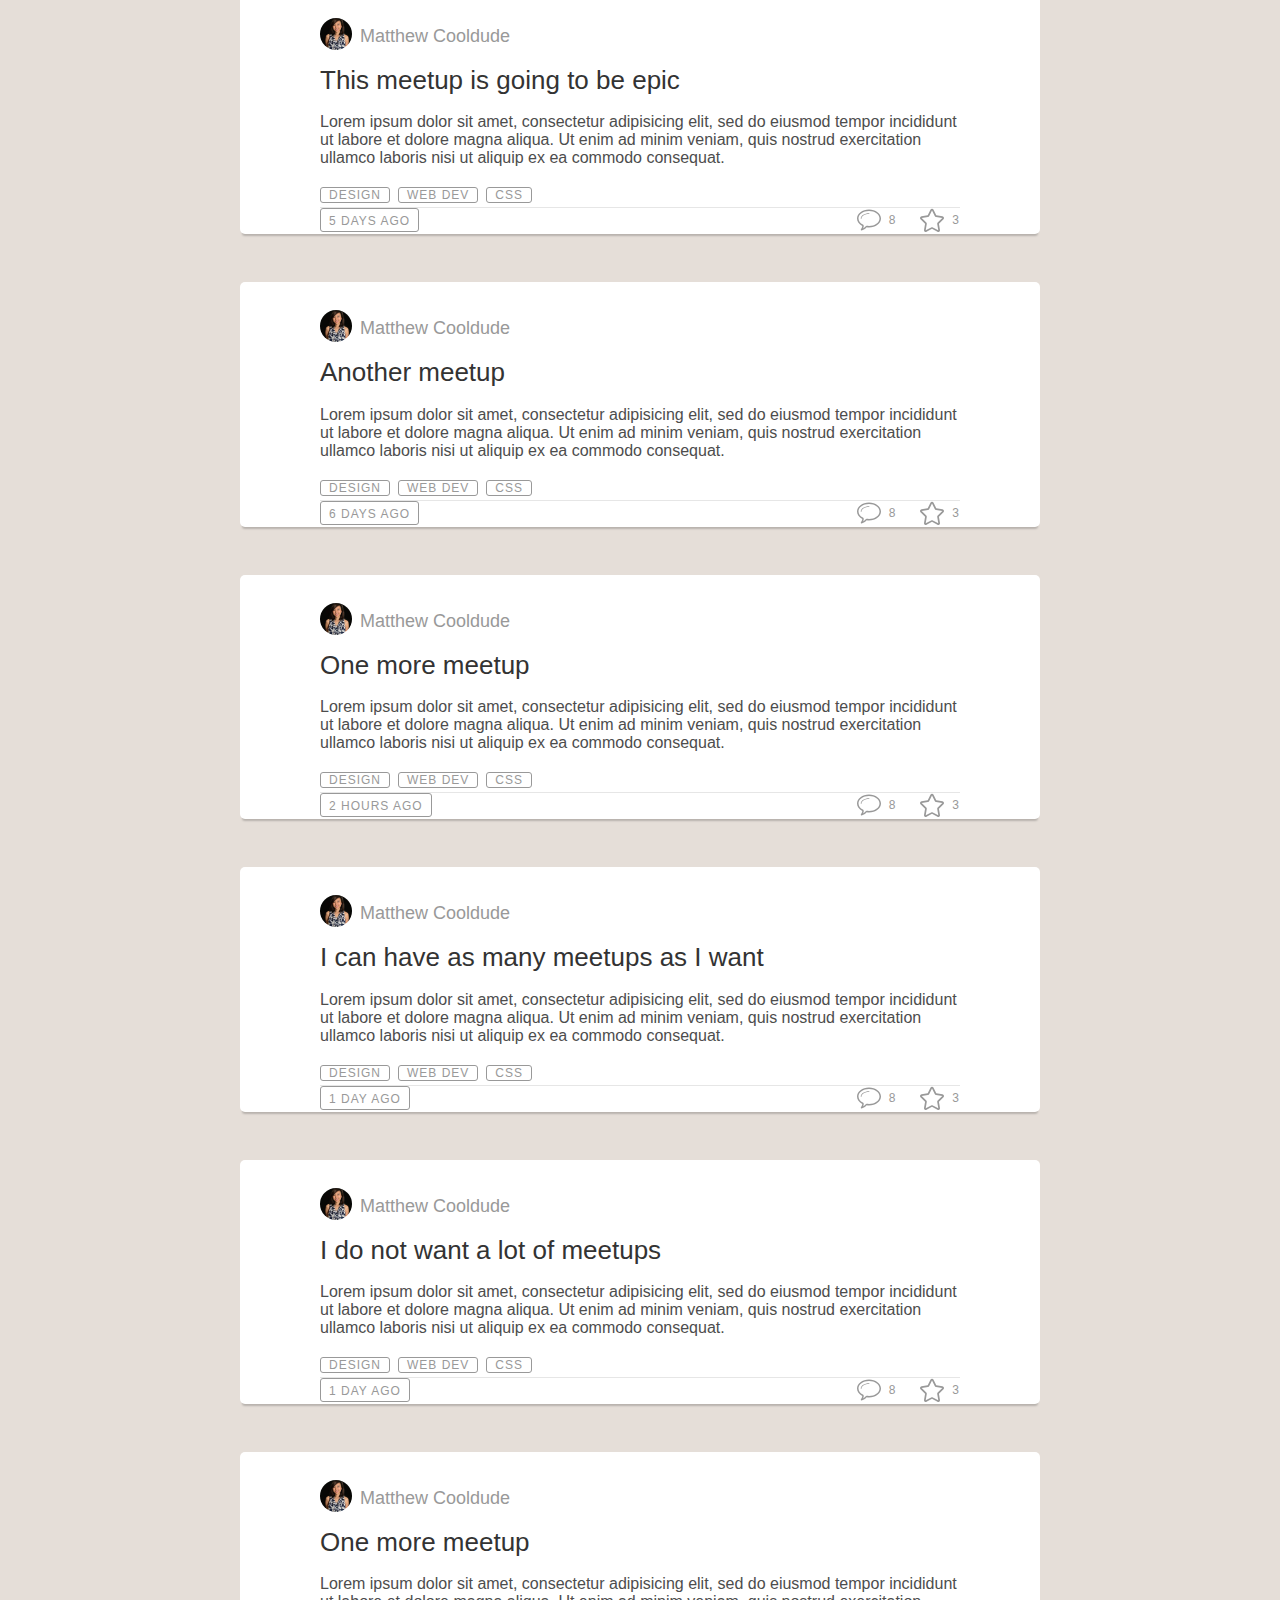
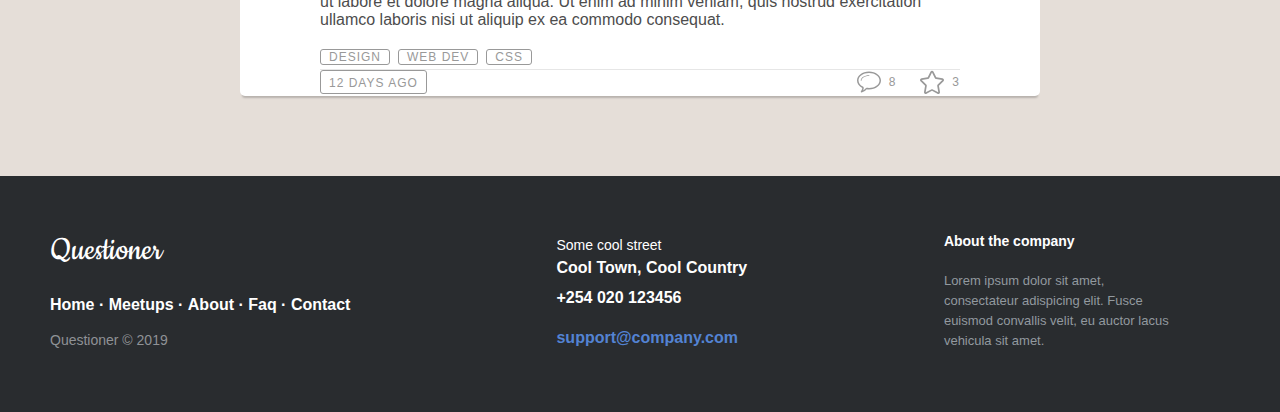
==== commit 0c8734a6: "modified page headers to import user picture and changed index page to display meetups" ====
--- a/UI/index.html
+++ b/UI/index.html
@@ -11,15 +11,23 @@
 
 	<link rel="stylesheet" href="assets/demo.css">
 	<link rel="stylesheet" href="static/style.css">
-	<link href='http://fonts.googleapis.com/css?family=Cookie' rel='stylesheet' type='text/css'>
+	<link href='//fonts.googleapis.com/css?family=Cookie' rel='stylesheet' type='text/css'>
 
 
 </head>
-
 <body>
-
-	<body>
-
+	<svg display="none" version="1.1" xmlns="//www.w3.org/2000/svg" xmlns:xlink="//www.w3.org/1999/xlink">
+  <defs>
+  <symbol id="icon-bubble" viewBox="0 0 1024 1024">
+  	<title>bubble</title>
+  	<path class="path1" d="M512 224c8.832 0 16 7.168 16 16s-7.2 16-16 16c-170.464 0-320 89.728-320 192 0 8.832-7.168 16-16 16s-16-7.168-16-16c0-121.408 161.184-224 352-224zM512 64c-282.784 0-512 171.936-512 384 0 132.064 88.928 248.512 224.256 317.632 0 0.864-0.256 1.44-0.256 2.368 0 57.376-42.848 119.136-61.696 151.552 0.032 0 0.064 0 0.064 0-1.504 3.52-2.368 7.392-2.368 11.456 0 16 12.96 28.992 28.992 28.992 3.008 0 8.288-0.8 8.16-0.448 100-16.384 194.208-108.256 216.096-134.88 31.968 4.704 64.928 7.328 98.752 7.328 282.72 0 512-171.936 512-384s-229.248-384-512-384zM512 768c-29.344 0-59.456-2.24-89.472-6.624-3.104-0.512-6.208-0.672-9.28-0.672-19.008 0-37.216 8.448-49.472 23.36-13.696 16.672-52.672 53.888-98.72 81.248 12.48-28.64 22.24-60.736 22.912-93.824 0.192-2.048 0.288-4.128 0.288-5.888 0-24.064-13.472-46.048-34.88-56.992-118.592-60.544-189.376-157.984-189.376-260.608 0-176.448 200.96-320 448-320 246.976 0 448 143.552 448 320s-200.992 320-448 320z"></path>
+  </symbol>
+  <symbol id="icon-star" viewBox="0 0 1024 1024">
+  	<title>star</title>
+  	<path class="path1" d="M1020.192 401.824c-8.864-25.568-31.616-44.288-59.008-48.352l-266.432-39.616-115.808-240.448c-12.192-25.248-38.272-41.408-66.944-41.408s-54.752 16.16-66.944 41.408l-115.808 240.448-266.464 39.616c-27.36 4.064-50.112 22.784-58.944 48.352-8.8 25.632-2.144 53.856 17.184 73.12l195.264 194.944-45.28 270.432c-4.608 27.232 7.2 54.56 30.336 70.496 12.704 8.736 27.648 13.184 42.592 13.184 12.288 0 24.608-3.008 35.776-8.992l232.288-125.056 232.32 125.056c11.168 5.984 23.488 8.992 35.744 8.992 14.944 0 29.888-4.448 42.624-13.184 23.136-15.936 34.88-43.264 30.304-70.496l-45.312-270.432 195.328-194.944c19.296-19.296 25.92-47.52 17.184-73.12zM754.816 619.616c-16.384 16.32-23.808 39.328-20.064 61.888l45.312 270.432-232.32-124.992c-11.136-6.016-23.424-8.992-35.776-8.992-12.288 0-24.608 3.008-35.744 8.992l-232.32 124.992 45.312-270.432c3.776-22.56-3.648-45.568-20.032-61.888l-195.264-194.944 266.432-39.68c24.352-3.616 45.312-18.848 55.776-40.576l115.872-240.384 115.84 240.416c10.496 21.728 31.424 36.928 55.744 40.576l266.496 39.68-195.264 194.912z"></path>
+  </symbol>
+  </defs>
+  </svg>
 	<header class="header-login-signup">
 
 		<div class="header-limiter">
@@ -42,6 +50,390 @@
 	</header>
 
 <!-- The content of your page would go here. -->
+<div class="blog-container">
+
+  <div class="blog-header">
+    <div class="blog-author--no-cover">
+        <h3>Matthew Cooldude</h3>
+    </div>
+  </div>
+
+  <div class="blog-body">
+    <div class="blog-title">
+      <h1><a href="meetup_id.html">This is the last meetup</a></h1>
+    </div>
+    <div class="blog-summary">
+      <p>Lorem ipsum dolor sit amet, consectetur adipisicing elit, sed do eiusmod tempor incididunt ut labore et dolore magna aliqua. Ut enim ad minim veniam, quis nostrud exercitation ullamco laboris nisi ut aliquip ex ea commodo consequat.</p>
+    </div>
+    <div class="blog-tags">
+      <ul>
+        <li><a href="#">design</a></li>
+        <li><a href="#">web dev</a></li>
+        <li><a href="#">css</a></li>
+      </ul>
+    </div>
+  </div>
+
+  <div class="blog-footer">
+    <ul>
+      <li class="published-date">4 days ago</li>
+      <li class="comments"><a href="#"><svg class="icon-bubble"><use xlink:href="#icon-bubble"></use></svg><span class="numero">8</span></a></li>
+      <li class="shares"><a href="#"><svg class="icon-star"><use xlink:href="#icon-star"></use></svg><span class="numero">3</span></a></li>
+    </ul>
+  </div>
+
+</div>
+
+
+<div class="blog-container">
+
+  <div class="blog-header">
+    <div class="blog-author--no-cover">
+        <h3>Matthew Cooldude</h3>
+    </div>
+  </div>
+
+  <div class="blog-body">
+    <div class="blog-title">
+      <h1><a href="meetup_id.html">OK this is the last one I promise</a></h1>
+    </div>
+    <div class="blog-summary">
+		<p>Lorem ipsum dolor sit amet, consectetur adipisicing elit, sed do eiusmod tempor incididunt ut labore et dolore magna aliqua. Ut enim ad minim veniam, quis nostrud exercitation ullamco laboris nisi ut aliquip ex ea commodo consequat.</p>
+    </div>
+    <div class="blog-tags">
+      <ul>
+        <li><a href="#">design</a></li>
+        <li><a href="#">web dev</a></li>
+        <li><a href="#">css</a></li>
+      </ul>
+    </div>
+  </div>
+
+  <div class="blog-footer">
+    <ul>
+      <li class="published-date">1 day ago</li>
+      <li class="comments"><a href="#"><svg class="icon-bubble"><use xlink:href="#icon-bubble"></use></svg><span class="numero">8</span></a></li>
+      <li class="shares"><a href="#"><svg class="icon-star"><use xlink:href="#icon-star"></use></svg><span class="numero">3</span></a></li>
+    </ul>
+  </div>
+
+</div>
+
+
+<div class="blog-container">
+
+  <div class="blog-header">
+    <div class="blog-author--no-cover">
+        <h3>Matthew Cooldude</h3>
+    </div>
+  </div>
+
+  <div class="blog-body">
+    <div class="blog-title">
+      <h1><a href="meetup_id.html">This is actually the last meetup</a></h1>
+    </div>
+    <div class="blog-summary">
+		<p>Lorem ipsum dolor sit amet, consectetur adipisicing elit, sed do eiusmod tempor incididunt ut labore et dolore magna aliqua. Ut enim ad minim veniam, quis nostrud exercitation ullamco laboris nisi ut aliquip ex ea commodo consequat.</p>
+    </div>
+    <div class="blog-tags">
+      <ul>
+        <li><a href="#">design</a></li>
+        <li><a href="#">web dev</a></li>
+        <li><a href="#">css</a></li>
+      </ul>
+    </div>
+  </div>
+
+  <div class="blog-footer">
+    <ul>
+      <li class="published-date">12 days ago</li>
+      <li class="comments"><a href="#"><svg class="icon-bubble"><use xlink:href="#icon-bubble"></use></svg><span class="numero">8</span></a></li>
+      <li class="shares"><a href="#"><svg class="icon-star"><use xlink:href="#icon-star"></use></svg><span class="numero">3</span></a></li>
+    </ul>
+  </div>
+
+</div>
+
+
+<div class="blog-container">
+
+  <div class="blog-header">
+    <div class="blog-author--no-cover">
+        <h3>Matthew Cooldude</h3>
+    </div>
+  </div>
+
+  <div class="blog-body">
+    <div class="blog-title">
+      <h1><a href="meetup_id.html">Very interesting meetup</a></h1>
+    </div>
+    <div class="blog-summary">
+		<p>Lorem ipsum dolor sit amet, consectetur adipisicing elit, sed do eiusmod tempor incididunt ut labore et dolore magna aliqua. Ut enim ad minim veniam, quis nostrud exercitation ullamco laboris nisi ut aliquip ex ea commodo consequat.</p>
+    </div>
+    <div class="blog-tags">
+      <ul>
+        <li><a href="#">design</a></li>
+        <li><a href="#">web dev</a></li>
+        <li><a href="#">css</a></li>
+      </ul>
+    </div>
+  </div>
+
+  <div class="blog-footer">
+    <ul>
+      <li class="published-date">2 days ago</li>
+      <li class="comments"><a href="#"><svg class="icon-bubble"><use xlink:href="#icon-bubble"></use></svg><span class="numero">8</span></a></li>
+      <li class="shares"><a href="#"><svg class="icon-star"><use xlink:href="#icon-star"></use></svg><span class="numero">3</span></a></li>
+    </ul>
+  </div>
+
+</div>
+
+
+<div class="blog-container">
+
+  <div class="blog-header">
+    <div class="blog-author--no-cover">
+        <h3>Matthew Cooldude</h3>
+    </div>
+  </div>
+
+  <div class="blog-body">
+    <div class="blog-title">
+      <h1><a href="meetup_id.html">Another meetup</a></h1>
+    </div>
+    <div class="blog-summary">
+		<p>Lorem ipsum dolor sit amet, consectetur adipisicing elit, sed do eiusmod tempor incididunt ut labore et dolore magna aliqua. Ut enim ad minim veniam, quis nostrud exercitation ullamco laboris nisi ut aliquip ex ea commodo consequat.</p>
+    </div>
+    <div class="blog-tags">
+      <ul>
+        <li><a href="#">design</a></li>
+        <li><a href="#">web dev</a></li>
+        <li><a href="#">css</a></li>
+      </ul>
+    </div>
+  </div>
+
+  <div class="blog-footer">
+    <ul>
+      <li class="published-date">3 days ago</li>
+      <li class="comments"><a href="#"><svg class="icon-bubble"><use xlink:href="#icon-bubble"></use></svg><span class="numero">8</span></a></li>
+      <li class="shares"><a href="#"><svg class="icon-star"><use xlink:href="#icon-star"></use></svg><span class="numero">3</span></a></li>
+    </ul>
+  </div>
+
+</div>
+
+
+
+<div class="blog-container">
+
+  <div class="blog-header">
+    <div class="blog-author--no-cover">
+        <h3>Matthew Cooldude</h3>
+    </div>
+  </div>
+
+  <div class="blog-body">
+    <div class="blog-title">
+      <h1><a href="meetup_id.html">This meetup is going to be epic</a></h1>
+    </div>
+    <div class="blog-summary">
+		<p>Lorem ipsum dolor sit amet, consectetur adipisicing elit, sed do eiusmod tempor incididunt ut labore et dolore magna aliqua. Ut enim ad minim veniam, quis nostrud exercitation ullamco laboris nisi ut aliquip ex ea commodo consequat.</p>
+    </div>
+    <div class="blog-tags">
+      <ul>
+        <li><a href="#">design</a></li>
+        <li><a href="#">web dev</a></li>
+        <li><a href="#">css</a></li>
+      </ul>
+    </div>
+  </div>
+
+  <div class="blog-footer">
+    <ul>
+      <li class="published-date">5 days ago</li>
+      <li class="comments"><a href="#"><svg class="icon-bubble"><use xlink:href="#icon-bubble"></use></svg><span class="numero">8</span></a></li>
+      <li class="shares"><a href="#"><svg class="icon-star"><use xlink:href="#icon-star"></use></svg><span class="numero">3</span></a></li>
+    </ul>
+  </div>
+
+</div>
+
+
+<div class="blog-container">
+
+  <div class="blog-header">
+    <div class="blog-author--no-cover">
+        <h3>Matthew Cooldude</h3>
+    </div>
+  </div>
+
+  <div class="blog-body">
+    <div class="blog-title">
+      <h1><a href="meetup_id.html">Another meetup</a></h1>
+    </div>
+    <div class="blog-summary">
+		<p>Lorem ipsum dolor sit amet, consectetur adipisicing elit, sed do eiusmod tempor incididunt ut labore et dolore magna aliqua. Ut enim ad minim veniam, quis nostrud exercitation ullamco laboris nisi ut aliquip ex ea commodo consequat.</p>
+    </div>
+    <div class="blog-tags">
+      <ul>
+        <li><a href="#">design</a></li>
+        <li><a href="#">web dev</a></li>
+        <li><a href="#">css</a></li>
+      </ul>
+    </div>
+  </div>
+
+  <div class="blog-footer">
+    <ul>
+      <li class="published-date">6 days ago</li>
+      <li class="comments"><a href="#"><svg class="icon-bubble"><use xlink:href="#icon-bubble"></use></svg><span class="numero">8</span></a></li>
+      <li class="shares"><a href="#"><svg class="icon-star"><use xlink:href="#icon-star"></use></svg><span class="numero">3</span></a></li>
+    </ul>
+  </div>
+
+</div>
+
+
+<div class="blog-container">
+
+  <div class="blog-header">
+    <div class="blog-author--no-cover">
+        <h3>Matthew Cooldude</h3>
+    </div>
+  </div>
+
+  <div class="blog-body">
+    <div class="blog-title">
+      <h1><a href="meetup_id.html">One more meetup</a></h1>
+    </div>
+    <div class="blog-summary">
+		<p>Lorem ipsum dolor sit amet, consectetur adipisicing elit, sed do eiusmod tempor incididunt ut labore et dolore magna aliqua. Ut enim ad minim veniam, quis nostrud exercitation ullamco laboris nisi ut aliquip ex ea commodo consequat.</p>
+    </div>
+    <div class="blog-tags">
+      <ul>
+        <li><a href="#">design</a></li>
+        <li><a href="#">web dev</a></li>
+        <li><a href="#">css</a></li>
+      </ul>
+    </div>
+  </div>
+
+  <div class="blog-footer">
+    <ul>
+      <li class="published-date">2 hours ago</li>
+      <li class="comments"><a href="#"><svg class="icon-bubble"><use xlink:href="#icon-bubble"></use></svg><span class="numero">8</span></a></li>
+      <li class="shares"><a href="#"><svg class="icon-star"><use xlink:href="#icon-star"></use></svg><span class="numero">3</span></a></li>
+    </ul>
+  </div>
+
+</div>
+
+
+<div class="blog-container">
+
+  <div class="blog-header">
+    <div class="blog-author--no-cover">
+        <h3>Matthew Cooldude</h3>
+    </div>
+  </div>
+
+  <div class="blog-body">
+    <div class="blog-title">
+      <h1><a href="meetup_id.html">I can have as many meetups as I want</a></h1>
+    </div>
+    <div class="blog-summary">
+		<p>Lorem ipsum dolor sit amet, consectetur adipisicing elit, sed do eiusmod tempor incididunt ut labore et dolore magna aliqua. Ut enim ad minim veniam, quis nostrud exercitation ullamco laboris nisi ut aliquip ex ea commodo consequat.</p>
+    </div>
+    <div class="blog-tags">
+      <ul>
+        <li><a href="#">design</a></li>
+        <li><a href="#">web dev</a></li>
+        <li><a href="#">css</a></li>
+      </ul>
+    </div>
+  </div>
+
+  <div class="blog-footer">
+    <ul>
+      <li class="published-date">1 day ago</li>
+      <li class="comments"><a href="#"><svg class="icon-bubble"><use xlink:href="#icon-bubble"></use></svg><span class="numero">8</span></a></li>
+      <li class="shares"><a href="#"><svg class="icon-star"><use xlink:href="#icon-star"></use></svg><span class="numero">3</span></a></li>
+    </ul>
+  </div>
+
+</div>
+
+
+<div class="blog-container">
+
+  <div class="blog-header">
+    <div class="blog-author--no-cover">
+        <h3>Matthew Cooldude</h3>
+    </div>
+  </div>
+
+  <div class="blog-body">
+    <div class="blog-title">
+      <h1><a href="meetup_id.html">I do not want a lot of meetups</a></h1>
+    </div>
+    <div class="blog-summary">
+		<p>Lorem ipsum dolor sit amet, consectetur adipisicing elit, sed do eiusmod tempor incididunt ut labore et dolore magna aliqua. Ut enim ad minim veniam, quis nostrud exercitation ullamco laboris nisi ut aliquip ex ea commodo consequat.</p>
+    </div>
+    <div class="blog-tags">
+      <ul>
+        <li><a href="#">design</a></li>
+        <li><a href="#">web dev</a></li>
+        <li><a href="#">css</a></li>
+      </ul>
+    </div>
+  </div>
+
+  <div class="blog-footer">
+    <ul>
+      <li class="published-date">1 day ago</li>
+      <li class="comments"><a href="#"><svg class="icon-bubble"><use xlink:href="#icon-bubble"></use></svg><span class="numero">8</span></a></li>
+      <li class="shares"><a href="#"><svg class="icon-star"><use xlink:href="#icon-star"></use></svg><span class="numero">3</span></a></li>
+    </ul>
+  </div>
+
+</div>
+
+
+<div class="blog-container">
+
+  <div class="blog-header">
+    <div class="blog-author--no-cover">
+        <h3>Matthew Cooldude</h3>
+    </div>
+  </div>
+
+  <div class="blog-body">
+    <div class="blog-title">
+      <h1><a href="meetup_id.html">One more meetup</a></h1>
+    </div>
+    <div class="blog-summary">
+		<p>Lorem ipsum dolor sit amet, consectetur adipisicing elit, sed do eiusmod tempor incididunt ut labore et dolore magna aliqua. Ut enim ad minim veniam, quis nostrud exercitation ullamco laboris nisi ut aliquip ex ea commodo consequat.</p>
+    </div>
+    <div class="blog-tags">
+      <ul>
+        <li><a href="#">design</a></li>
+        <li><a href="#">web dev</a></li>
+        <li><a href="#">css</a></li>
+      </ul>
+    </div>
+  </div>
+
+  <div class="blog-footer">
+    <ul>
+      <li class="published-date">12 days ago</li>
+      <li class="comments"><a href="#"><svg class="icon-bubble"><use xlink:href="#icon-bubble"></use></svg><span class="numero">8</span></a></li>
+      <li class="shares"><a href="#"><svg class="icon-star"><use xlink:href="#icon-star"></use></svg><span class="numero">3</span></a></li>
+    </ul>
+  </div>
+
+</div>
 
 
 
--- a/UI/static/style.css
+++ b/UI/static/style.css
@@ -1,4 +1,4 @@
-/* Logged out signup header -----------------------------------------------*/
+﻿/* Logged out signup header ----------------------------------------------*/
 .header-login-signup{
 	background-color:#292c2f;
 	box-shadow:0 1px 1px #ccc;
